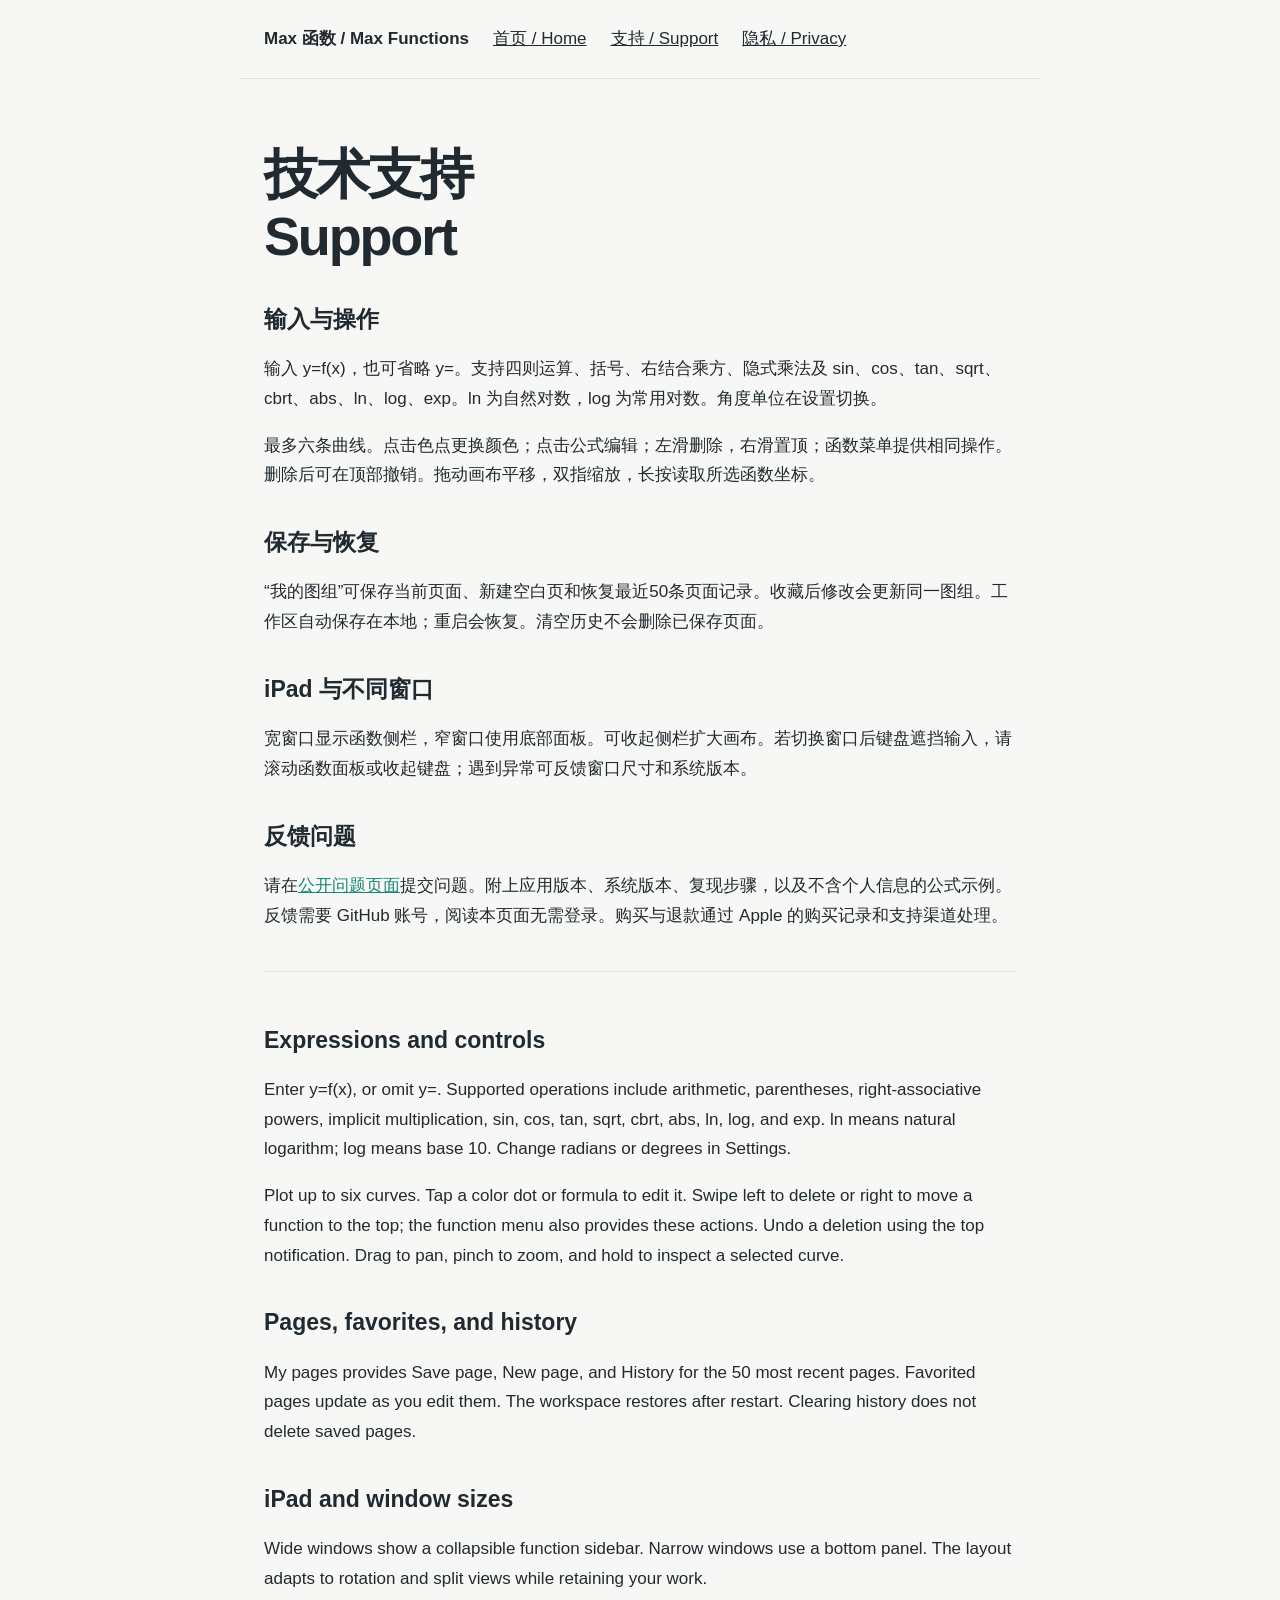
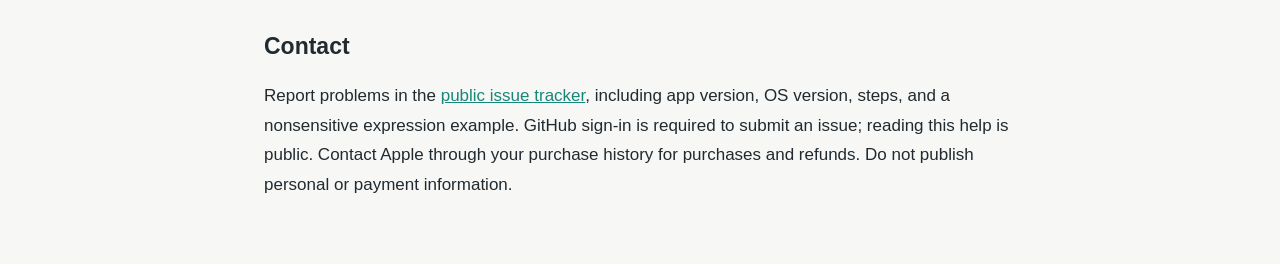
==== support.html @ 85af5cb5 "Publish bilingual support and privacy information" ====
<!doctype html><html lang="zh-Hans"><meta charset="utf-8"><meta name="viewport" content="width=device-width,initial-scale=1"><title>技术支持 · Support</title><link rel="stylesheet" href="style.css"><header><strong>Max 函数 / Max Functions</strong><a href="index.html">首页 / Home</a><a href="support.html">支持 / Support</a><a href="privacy.html">隐私 / Privacy</a></header><main><h1>技术支持<br>Support</h1>
<h2>输入与操作</h2><p>输入 y=f(x)，也可省略 y=。支持四则运算、括号、右结合乘方、隐式乘法及 sin、cos、tan、sqrt、cbrt、abs、ln、log、exp。ln 为自然对数，log 为常用对数。角度单位在设置切换。</p>
<p>最多六条曲线。点击色点更换颜色；点击公式编辑；左滑删除，右滑置顶；函数菜单提供相同操作。删除后可在顶部撤销。拖动画布平移，双指缩放，长按读取所选函数坐标。</p>
<h2>保存与恢复</h2><p>“我的图组”可保存当前页面、新建空白页和恢复最近50条页面记录。收藏后修改会更新同一图组。工作区自动保存在本地；重启会恢复。清空历史不会删除已保存页面。</p>
<h2>iPad 与不同窗口</h2><p>宽窗口显示函数侧栏，窄窗口使用底部面板。可收起侧栏扩大画布。若切换窗口后键盘遮挡输入，请滚动函数面板或收起键盘；遇到异常可反馈窗口尺寸和系统版本。</p>
<h2>反馈问题</h2><p>请在<a href="https://github.com/NING-GEMINI/max-functions-support/issues">公开问题页面</a>提交问题。附上应用版本、系统版本、复现步骤，以及不含个人信息的公式示例。反馈需要 GitHub 账号，阅读本页面无需登录。购买与退款通过 Apple 的购买记录和支持渠道处理。</p>
<section lang="en"><h2>Expressions and controls</h2><p>Enter y=f(x), or omit y=. Supported operations include arithmetic, parentheses, right-associative powers, implicit multiplication, sin, cos, tan, sqrt, cbrt, abs, ln, log, and exp. ln means natural logarithm; log means base 10. Change radians or degrees in Settings.</p>
<p>Plot up to six curves. Tap a color dot or formula to edit it. Swipe left to delete or right to move a function to the top; the function menu also provides these actions. Undo a deletion using the top notification. Drag to pan, pinch to zoom, and hold to inspect a selected curve.</p>
<h2>Pages, favorites, and history</h2><p>My pages provides Save page, New page, and History for the 50 most recent pages. Favorited pages update as you edit them. The workspace restores after restart. Clearing history does not delete saved pages.</p>
<h2>iPad and window sizes</h2><p>Wide windows show a collapsible function sidebar. Narrow windows use a bottom panel. The layout adapts to rotation and split views while retaining your work.</p>
<h2>Contact</h2><p>Report problems in the <a href="https://github.com/NING-GEMINI/max-functions-support/issues">public issue tracker</a>, including app version, OS version, steps, and a nonsensitive expression example. GitHub sign-in is required to submit an issue; reading this help is public. Contact Apple through your purchase history for purchases and refunds. Do not publish personal or payment information.</p></section></main></html>
---- style.css ----
*{box-sizing:border-box}html{color-scheme:light dark}body{margin:0;background:#f7f8f5;color:#202a30;font:17px/1.75 -apple-system,BlinkMacSystemFont,"Segoe UI",sans-serif}main,header{max-width:800px;margin:auto;padding:24px}header{display:flex;gap:24px;align-items:center;flex-wrap:wrap;border-bottom:1px solid #dce3df}header a{color:inherit}h1{font-size:clamp(32px,7vw,54px);letter-spacing:-.04em;line-height:1.15;margin:40px 0 24px}h2{font-size:23px;line-height:1.4;margin-top:36px}a{color:#168779}small{color:#65716c}section{margin:40px 0;border-top:1px solid #dce3df;padding-top:16px}img{width:64px;height:64px;border-radius:14px}@media(prefers-color-scheme:dark){body{background:#171d22;color:#e7ecef}small{color:#b9c2c8}a{color:#77c7ba}section,header{border-color:#354047}}
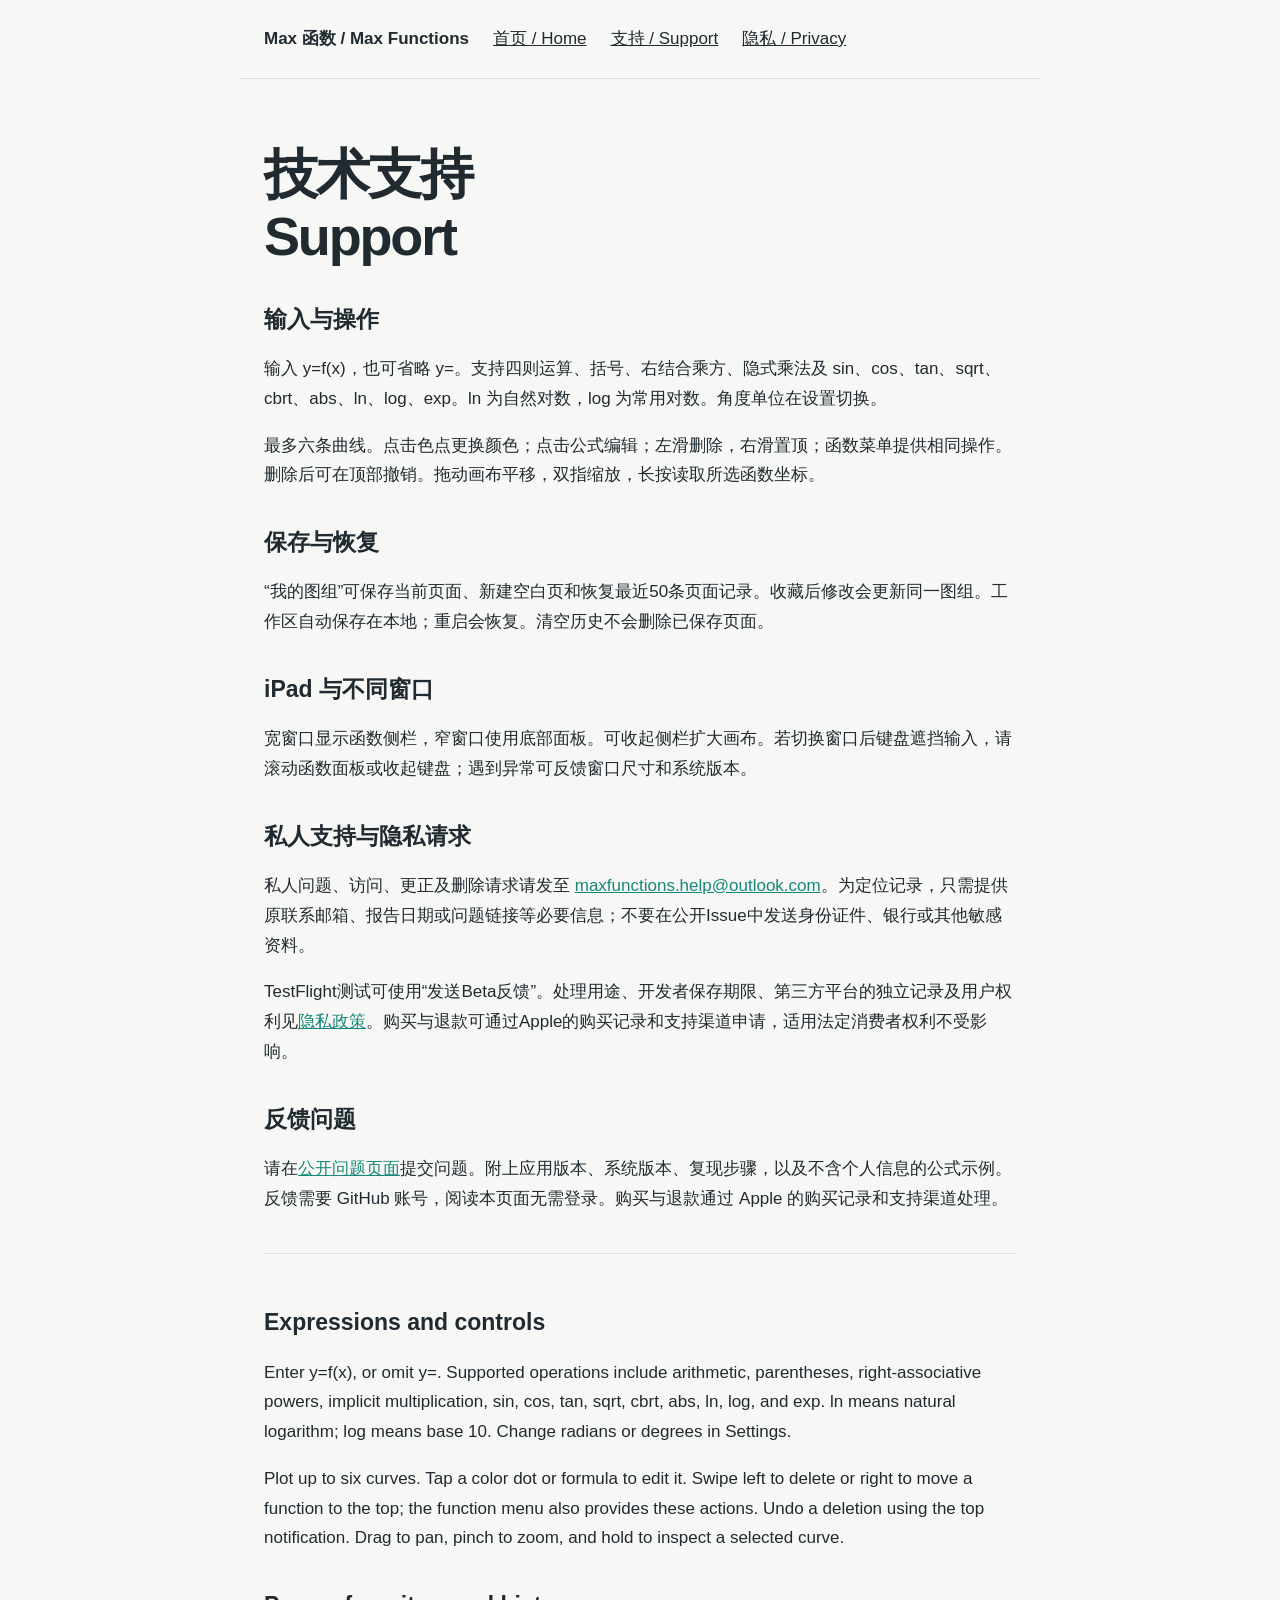
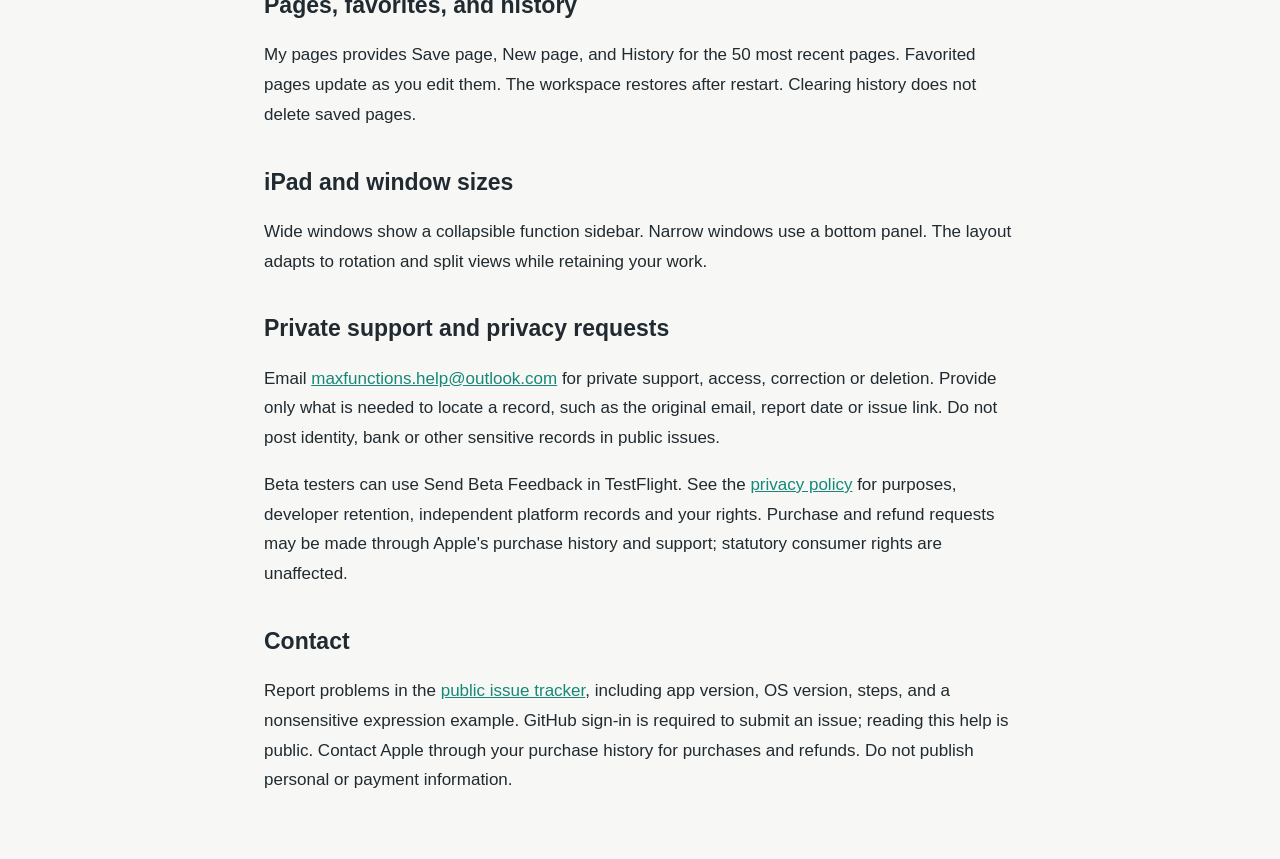
==== commit 9441f8b4: "Publish bilingual feedback privacy and private support contact" ====
--- a/support.html
+++ b/support.html
@@ -3,9 +3,13 @@
 <p>最多六条曲线。点击色点更换颜色；点击公式编辑；左滑删除，右滑置顶；函数菜单提供相同操作。删除后可在顶部撤销。拖动画布平移，双指缩放，长按读取所选函数坐标。</p>
 <h2>保存与恢复</h2><p>“我的图组”可保存当前页面、新建空白页和恢复最近50条页面记录。收藏后修改会更新同一图组。工作区自动保存在本地；重启会恢复。清空历史不会删除已保存页面。</p>
 <h2>iPad 与不同窗口</h2><p>宽窗口显示函数侧栏，窄窗口使用底部面板。可收起侧栏扩大画布。若切换窗口后键盘遮挡输入，请滚动函数面板或收起键盘；遇到异常可反馈窗口尺寸和系统版本。</p>
-<h2>反馈问题</h2><p>请在<a href="https://github.com/NING-GEMINI/max-functions-support/issues">公开问题页面</a>提交问题。附上应用版本、系统版本、复现步骤，以及不含个人信息的公式示例。反馈需要 GitHub 账号，阅读本页面无需登录。购买与退款通过 Apple 的购买记录和支持渠道处理。</p>
+<!-- privacy-contact-zh-start --><h2 id="privacy-requests">私人支持与隐私请求</h2>
+<p>私人问题、访问、更正及删除请求请发至 <a href="mailto:maxfunctions.help@outlook.com">maxfunctions.help@outlook.com</a>。为定位记录，只需提供原联系邮箱、报告日期或问题链接等必要信息；不要在公开Issue中发送身份证件、银行或其他敏感资料。</p>
+<p>TestFlight测试可使用“发送Beta反馈”。处理用途、开发者保存期限、第三方平台的独立记录及用户权利见<a href="privacy.html#zh">隐私政策</a>。购买与退款可通过Apple的购买记录和支持渠道申请，适用法定消费者权利不受影响。</p><!-- privacy-contact-zh-end --><h2>反馈问题</h2><p>请在<a href="https://github.com/NING-GEMINI/max-functions-support/issues">公开问题页面</a>提交问题。附上应用版本、系统版本、复现步骤，以及不含个人信息的公式示例。反馈需要 GitHub 账号，阅读本页面无需登录。购买与退款通过 Apple 的购买记录和支持渠道处理。</p>
 <section lang="en"><h2>Expressions and controls</h2><p>Enter y=f(x), or omit y=. Supported operations include arithmetic, parentheses, right-associative powers, implicit multiplication, sin, cos, tan, sqrt, cbrt, abs, ln, log, and exp. ln means natural logarithm; log means base 10. Change radians or degrees in Settings.</p>
 <p>Plot up to six curves. Tap a color dot or formula to edit it. Swipe left to delete or right to move a function to the top; the function menu also provides these actions. Undo a deletion using the top notification. Drag to pan, pinch to zoom, and hold to inspect a selected curve.</p>
 <h2>Pages, favorites, and history</h2><p>My pages provides Save page, New page, and History for the 50 most recent pages. Favorited pages update as you edit them. The workspace restores after restart. Clearing history does not delete saved pages.</p>
 <h2>iPad and window sizes</h2><p>Wide windows show a collapsible function sidebar. Narrow windows use a bottom panel. The layout adapts to rotation and split views while retaining your work.</p>
-<h2>Contact</h2><p>Report problems in the <a href="https://github.com/NING-GEMINI/max-functions-support/issues">public issue tracker</a>, including app version, OS version, steps, and a nonsensitive expression example. GitHub sign-in is required to submit an issue; reading this help is public. Contact Apple through your purchase history for purchases and refunds. Do not publish personal or payment information.</p></section></main></html>+<!-- privacy-contact-en-start --><h2 id="privacy-requests-en">Private support and privacy requests</h2>
+<p>Email <a href="mailto:maxfunctions.help@outlook.com">maxfunctions.help@outlook.com</a> for private support, access, correction or deletion. Provide only what is needed to locate a record, such as the original email, report date or issue link. Do not post identity, bank or other sensitive records in public issues.</p>
+<p>Beta testers can use Send Beta Feedback in TestFlight. See the <a href="privacy.html#en">privacy policy</a> for purposes, developer retention, independent platform records and your rights. Purchase and refund requests may be made through Apple's purchase history and support; statutory consumer rights are unaffected.</p><!-- privacy-contact-en-end --><h2>Contact</h2><p>Report problems in the <a href="https://github.com/NING-GEMINI/max-functions-support/issues">public issue tracker</a>, including app version, OS version, steps, and a nonsensitive expression example. GitHub sign-in is required to submit an issue; reading this help is public. Contact Apple through your purchase history for purchases and refunds. Do not publish personal or payment information.</p></section></main></html>
--- a/style.css
+++ b/style.css
@@ -1 +1 @@
-*{box-sizing:border-box}html{color-scheme:light dark}body{margin:0;background:#f7f8f5;color:#202a30;font:17px/1.75 -apple-system,BlinkMacSystemFont,"Segoe UI",sans-serif}main,header{max-width:800px;margin:auto;padding:24px}header{display:flex;gap:24px;align-items:center;flex-wrap:wrap;border-bottom:1px solid #dce3df}header a{color:inherit}h1{font-size:clamp(32px,7vw,54px);letter-spacing:-.04em;line-height:1.15;margin:40px 0 24px}h2{font-size:23px;line-height:1.4;margin-top:36px}a{color:#168779}small{color:#65716c}section{margin:40px 0;border-top:1px solid #dce3df;padding-top:16px}img{width:64px;height:64px;border-radius:14px}@media(prefers-color-scheme:dark){body{background:#171d22;color:#e7ecef}small{color:#b9c2c8}a{color:#77c7ba}section,header{border-color:#354047}}+*{box-sizing:border-box}html{color-scheme:light dark;scroll-padding-top:24px}body{margin:0;background:#f7f8f5;color:#202a30;font:17px/1.75 -apple-system,BlinkMacSystemFont,"Segoe UI",sans-serif;overflow-wrap:anywhere}main,header{max-width:800px;margin:auto;padding:24px}header{display:flex;gap:24px;align-items:center;flex-wrap:wrap;border-bottom:1px solid #dce3df}header a{color:inherit}nav{display:flex;gap:18px;flex-wrap:wrap}h1{font-size:clamp(32px,7vw,54px);letter-spacing:-.04em;line-height:1.15;margin:40px 0 24px}h2{font-size:23px;line-height:1.4;margin-top:36px}h3{font-size:20px;line-height:1.5;margin:32px 0 12px}a{color:#168779}a:focus-visible{outline:2px solid currentColor;outline-offset:5px}small,.meta{color:#65716c}section{margin:40px 0;border-top:1px solid #dce3df;padding-top:16px}li+li{margin-top:12px}.language-nav{margin:24px 0}.notice{border:1px solid currentColor;padding:16px}footer{margin:48px 0 12px}img{width:64px;height:64px;border-radius:14px}@media(prefers-color-scheme:dark){body{background:#171d22;color:#e7ecef}small,.meta{color:#b9c2c8}a{color:#77c7ba}section,header{border-color:#354047}}
